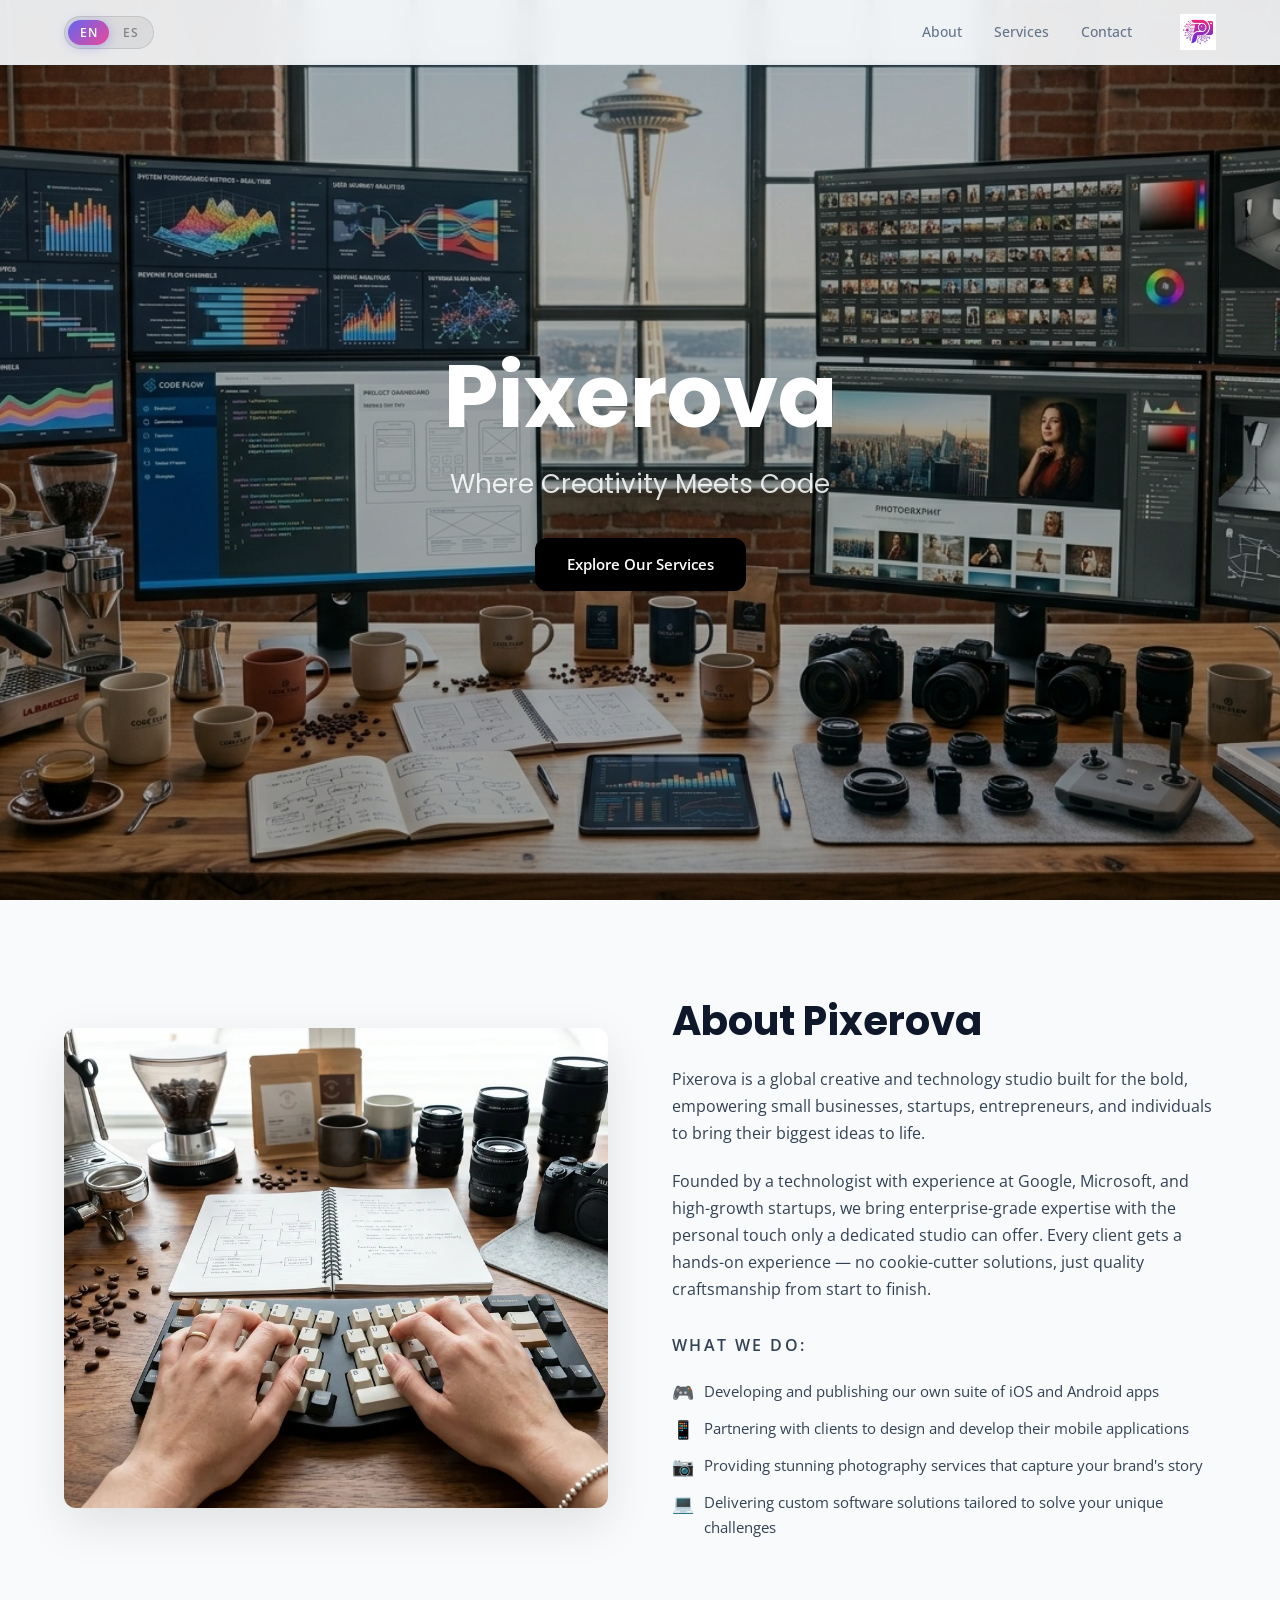
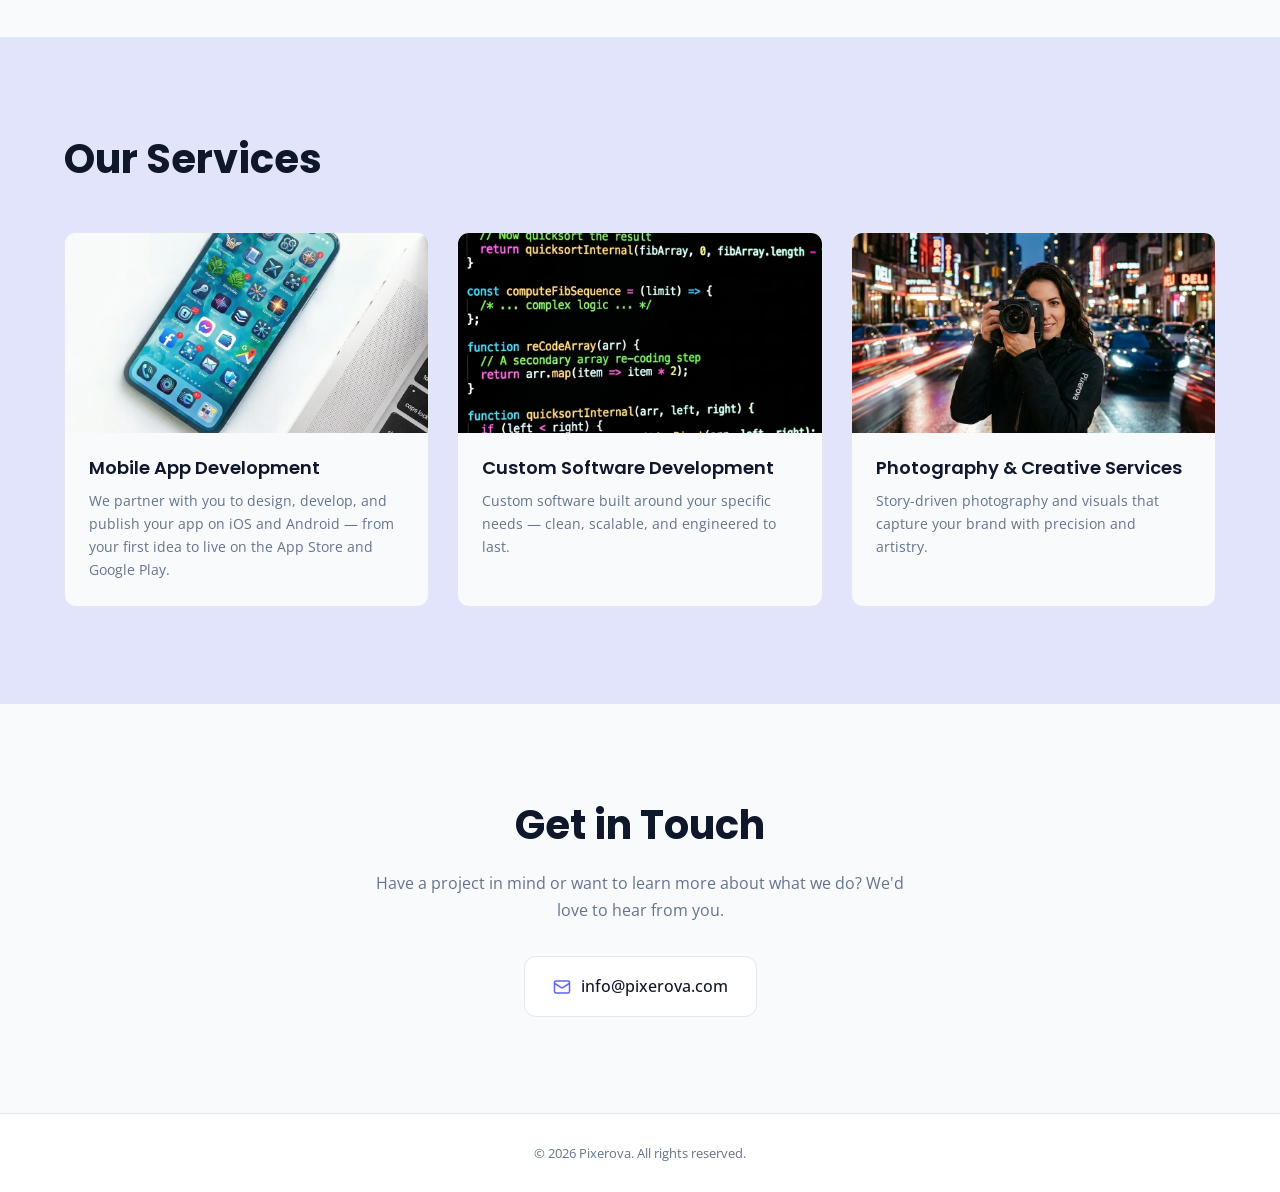
==== index.html @ 8088a6b2 "Add initial Pixerova website with Noun It! privacy policy - Company homepage: migrated from WordPres" ====
<!DOCTYPE html>
<html lang="en">
<head>
  <meta charset="UTF-8" />
  <meta name="viewport" content="width=device-width, initial-scale=1.0" />
  <title>Pixerova — Where Creativity Meets Code</title>
  <meta name="description" content="Pixerova is a global creative and technology studio empowering businesses, startups, and individuals to bring their biggest ideas to life." />
  <link rel="stylesheet" href="assets/styles.css" />
</head>
<body>

  <!-- ── Navigation ──────────────────────────────────────────── -->
  <nav class="nav" role="navigation" aria-label="Main navigation">
    <div class="nav-inner">
      <div class="lang-pill" role="group" aria-label="Language selector">
        <button class="lang-btn active" data-lang="en" aria-pressed="true">EN</button>
        <button class="lang-btn"        data-lang="es" aria-pressed="false">ES</button>
      </div>
      <ul class="nav-links">
        <li><a href="#about"    data-en="About"    data-es="Nosotros">About</a></li>
        <li><a href="#services" data-en="Services" data-es="Servicios">Services</a></li>
        <li><a href="#contact"  data-en="Contact"  data-es="Contacto">Contact</a></li>
      </ul>
      <a href="#" class="nav-logo" aria-label="Pixerova home">
        <img src="assets/images/logo.webp" alt="Pixerova" />
      </a>
    </div>
  </nav>

  <!-- ── Hero ────────────────────────────────────────────────── -->
  <section class="hero" aria-label="Hero">
    <div class="hero-bg" aria-hidden="true" style="background-image: url('assets/images/main-background.webp'); opacity: 1;"></div>
    <div class="hero-overlay" aria-hidden="true"></div>
    <div class="hero-content">
      <h1 class="hero-title">Pixerova</h1>
      <p class="hero-tagline" data-en="Where Creativity Meets Code" data-es="Creatividad + Programación">
        Where Creativity Meets Code
      </p>
      <a href="#services" class="btn-primary" data-en="Explore Our Services" data-es="Nuestros Servicios">
        Explore Our Services
      </a>
    </div>
  </section>

  <!-- ── About ───────────────────────────────────────────────── -->
  <section class="section about" id="about">
    <div class="container">
      <div class="about-inner">
        <div class="about-image">
          <img src="assets/images/about-us.webp" alt="Pixerova team" />
        </div>
        <div class="about-text">
          <h2 class="section-title" data-en="About Pixerova" data-es="Sobre Pixerova">About Pixerova</h2>
          <p data-en="Pixerova is a global creative and technology studio built for the bold, empowering small businesses, startups, entrepreneurs, and individuals to bring their biggest ideas to life."
             data-es="Pixerova es un estudio de creatividad y tecnología construido para la inovación, que empodera a pequeñas empresas, startups, emprendedores e individuos a dar vida a sus ideas más grandes.">
            Pixerova is a global creative and technology studio built for the bold, empowering small businesses, startups, entrepreneurs, and individuals to bring their biggest ideas to life.
          </p>
          <p data-en="Founded by a technologist with experience at Google, Microsoft, and high-growth startups, we bring enterprise-grade expertise with the personal touch only a dedicated studio can offer. Every client gets a hands-on experience — no cookie-cutter solutions, just quality craftsmanship from start to finish."
             data-es="Con experiencia en desarrollo de software en Google, Microsoft y startups de alto crecimiento, ofrecemos experiencia de nivel empresarial con el toque personal que solo un estudio dedicado puede brindar. Cada cliente recibe una experiencia personalizada — sin soluciones genéricas, solo detalles de calidad de principio a fin.">
            Founded by a technologist with experience at Google, Microsoft, and high-growth startups, we bring enterprise-grade expertise with the personal touch only a dedicated studio can offer. Every client gets a hands-on experience — no cookie-cutter solutions, just quality craftsmanship from start to finish.
          </p>
          <p class="section-label" style="margin-top: 28px;"
             data-en="What we do:"
             data-es="Lo que hacemos:">
            What we do:
          </p>
          <ul class="about-areas">
            <li>
              <span class="area-icon">🎮</span>
              <span data-en="Developing and publishing our own suite of iOS and Android apps"
                    data-es="Desarrollando y publicando nuestra propia suite de apps para iOS y Android">
                Developing and publishing our own suite of iOS and Android apps
              </span>
            </li>
            <li>
              <span class="area-icon">📱</span>
              <span data-en="Partnering with clients to design and develop their mobile applications"
                    data-es="Colaborando con clientes para diseñar y desarrollar sus aplicaciones móviles">
                Partnering with clients to design and develop their mobile applications
              </span>
            </li>
            <li>
              <span class="area-icon">📷</span>
              <span data-en="Providing stunning photography services that capture your brand's story"
                    data-es="Servicios de fotografía impresionantes que capturan la historia de tu marca">
                Providing stunning photography services that capture your brand's story
              </span>
            </li>
            <li>
              <span class="area-icon">💻</span>
              <span data-en="Delivering custom software solutions tailored to solve your unique challenges"
                    data-es="Prgramando soluciones de software a su medida para resolver sus desafíos únicos">
                Delivering custom software solutions tailored to solve your unique challenges
              </span>
            </li>
          </ul>
        </div>
      </div>
    </div>
  </section>

  <!-- ── Services ────────────────────────────────────────────── -->
  <section class="section services" id="services">
    <div class="container">
      <h2 class="section-title" data-en="Our Services" data-es="Nuestros Servicios">Our Services</h2>
      <div class="services-grid">

        <article class="service-card">
          <img class="service-card-image" src="assets/images/service-mobile.webp"
               alt="Mobile app development" />
          <div class="service-card-body">
            <h3 class="service-card-title"
                data-en="Mobile App Development"
                data-es="Desarrollo de Apps Móviles">
              Mobile App Development
            </h3>
            <p class="service-card-desc"
               data-en="We partner with you to design, develop, and publish your app on iOS and Android — from your first idea to live on the App Store and Google Play."
               data-es="Nos asociamos contigo para diseñar, desarrollar y publicar tu app en iOS y Android — desde tu primera idea hasta el App Store y Google Play.">
              We partner with you to design, develop, and publish your app on iOS and Android — from your first idea to live on the App Store and Google Play.
            </p>
          </div>
        </article>

        <article class="service-card">
          <img class="service-card-image" src="assets/images/service-software.webp"
               alt="Custom software development" />
          <div class="service-card-body">
            <h3 class="service-card-title"
                data-en="Custom Software Development"
                data-es="Soluciones de Desarrollo de Software">
              Custom Software Development
            </h3>
            <p class="service-card-desc"
               data-en="Custom software built around your specific needs — clean, scalable, and engineered to last."
               data-es="Software a medida construido según tus necesidades específicas — limpio, escalable y diseñado para durar.">
              Custom software built around your specific needs — clean, scalable, and engineered to last.
            </p>
          </div>
        </article>

        <article class="service-card">
          <img class="service-card-image" src="assets/images/service-photography.webp"
               alt="Photography and creative services" />
          <div class="service-card-body">
            <h3 class="service-card-title"
                data-en="Photography &amp; Creative Services"
                data-es="Fotografía y Servicios Creativos">
              Photography &amp; Creative Services
            </h3>
            <p class="service-card-desc"
               data-en="Story-driven photography and visuals that capture your brand with precision and artistry."
               data-es="Fotografía y visuales narrativos que capturan tu marca con precisión y arte.">
              Story-driven photography and visuals that capture your brand with precision and artistry.
            </p>
          </div>
        </article>

      </div>
    </div>
  </section>

  <!-- ── Contact ─────────────────────────────────────────────── -->
  <section class="section contact" id="contact">
    <div class="container">
      <div class="contact-inner">
        <h2 class="section-title" data-en="Get in Touch" data-es="Ponte en Contacto">Get in Touch</h2>
        <p data-en="Have a project in mind or want to learn more about what we do? We'd love to hear from you."
           data-es="¿Tienes un proyecto en mente o quieres saber más sobre lo que hacemos? Nos encantaría platicar.">
          Have a project in mind or want to learn more about what we do? We'd love to hear from you.
        </p>
        <a href="mailto:info@pixerova.com" class="contact-email">
          <svg width="18" height="18" viewBox="0 0 24 24" fill="none" stroke="currentColor" stroke-width="2" stroke-linecap="round" stroke-linejoin="round" aria-hidden="true">
            <rect x="2" y="4" width="20" height="16" rx="2"/>
            <path d="m22 7-8.97 5.7a1.94 1.94 0 0 1-2.06 0L2 7"/>
          </svg>
          info@pixerova.com
        </a>
      </div>
    </div>
  </section>

  <!-- ── Footer ──────────────────────────────────────────────── -->
  <footer class="footer">
    <div class="container">
      <p data-en="© 2026 Pixerova. All rights reserved."
         data-es="© 2026 Pixerova. Todos los derechos reservados.">
        © 2026 Pixerova. All rights reserved.
      </p>
    </div>
  </footer>

  <!-- ── Language toggle script ──────────────────────────────── -->
  <script>
    (function () {
      var currentLang = 'en';

      var langBtns = document.querySelectorAll('.lang-btn');
      var translatables = document.querySelectorAll('[data-en]');

      function setLang(lang) {
        currentLang = lang;

        // Update all translatable elements
        translatables.forEach(function (el) {
          var text = el.getAttribute('data-' + lang);
          if (text) el.textContent = text;
        });

        // Update button states
        langBtns.forEach(function (btn) {
          var active = btn.getAttribute('data-lang') === lang;
          btn.classList.toggle('active', active);
          btn.setAttribute('aria-pressed', active ? 'true' : 'false');
        });

        // Update html lang attribute
        document.documentElement.setAttribute('lang', lang);
      }

      langBtns.forEach(function (btn) {
        btn.addEventListener('click', function () {
          setLang(btn.getAttribute('data-lang'));
        });
      });
    })();
  </script>

</body>
</html>
---- assets/styles.css ----
/* ============================================================
   Pixerova — Global Stylesheet
   Fonts: Poppins (headings) + Open Sans (body) via Google Fonts
   ============================================================ */

@import url('https://fonts.googleapis.com/css2?family=Poppins:wght@400;600;700&family=Open+Sans:wght@400;500;600&display=swap');

/* ── Reset ─────────────────────────────────────────────────── */
*, *::before, *::after { box-sizing: border-box; margin: 0; padding: 0; }

/* ── Design tokens ──────────────────────────────────────────── */
:root {
  --color-bg:         #f8fafc;
  --color-surface:    #ffffff;
  --color-border:     #e2e8f0;
  --color-primary:    #6366f1;
  --color-accent:     #ec4899;
  --color-btn:        #000000;
  --color-text:       #334155;
  --color-text-muted: #64748b;
  --color-heading:    #0f172a;
  --color-white:      #ffffff;

  --font-heading: 'Poppins', sans-serif;
  --font-body:    'Open Sans', sans-serif;

  --max-width: 1200px;
  --section-padding: 96px 24px;
  --radius: 12px;
}

/* ── Base ───────────────────────────────────────────────────── */
html { scroll-behavior: smooth; }

body {
  font-family: var(--font-body);
  background-color: var(--color-bg);
  color: var(--color-text);
  font-size: 16px;
  line-height: 1.7;
  -webkit-font-smoothing: antialiased;
}

h1, h2, h3 {
  font-family: var(--font-heading);
  color: var(--color-heading);
  line-height: 1.25;
}

a { color: inherit; text-decoration: none; }
img { display: block; max-width: 100%; }

/* ── Layout helpers ─────────────────────────────────────────── */
.container {
  max-width: var(--max-width);
  margin: 0 auto;
  padding: 0 24px;
}

.section {
  padding: var(--section-padding);
}

.section-label {
  font-family: var(--font-body);
  font-size: 11px;
  font-weight: 600;
  letter-spacing: 0.15em;
  text-transform: uppercase;
  color: var(--color-primary);
  margin-bottom: 12px;
}

.section-title {
  font-size: clamp(28px, 4vw, 40px);
  font-weight: 700;
  margin-bottom: 20px;
}

/* ── Language pill ──────────────────────────────────────────── */
.lang-pill {
  display: flex;
  background: rgba(0,0,0,0.06);
  border: 1px solid rgba(0,0,0,0.1);
  border-radius: 20px;
  padding: 3px;
  gap: 2px;
}

.lang-btn {
  border: none;
  background: transparent;
  color: rgba(0,0,0,0.4);
  border-radius: 16px;
  padding: 4px 12px;
  font-family: var(--font-body);
  font-size: 12px;
  font-weight: 600;
  letter-spacing: 0.05em;
  cursor: pointer;
  transition: color 0.15s, background 0.15s;
  white-space: nowrap;
}

.lang-btn:hover { color: rgba(0,0,0,0.65); }

.lang-btn.active {
  background: linear-gradient(135deg, var(--color-primary), var(--color-accent));
  color: var(--color-white);
  box-shadow: 0 2px 12px rgba(99,102,241,0.4);
}

/* Hero variant — pill on dark background */
.lang-pill--dark {
  background: rgba(255,255,255,0.1);
  border-color: rgba(255,255,255,0.2);
}

.lang-pill--dark .lang-btn {
  color: rgba(255,255,255,0.5);
}

.lang-pill--dark .lang-btn:hover {
  color: rgba(255,255,255,0.8);
}

/* ── Navigation ─────────────────────────────────────────────── */
.nav {
  position: fixed;
  top: 0;
  left: 0;
  right: 0;
  z-index: 100;
  background: rgba(248,250,252,0.92);
  backdrop-filter: blur(12px);
  -webkit-backdrop-filter: blur(12px);
  border-bottom: 1px solid var(--color-border);
}

.nav-inner {
  max-width: var(--max-width);
  margin: 0 auto;
  padding: 0 24px;
  height: 64px;
  display: flex;
  align-items: center;
  justify-content: space-between;
  gap: 24px;
}

.nav-logo img {
  height: 36px;
  width: auto;
}

.nav-links {
  display: flex;
  list-style: none;
  gap: 32px;
  margin-left: auto;
  margin-right: 24px;
}

.nav-links a {
  font-size: 14px;
  font-weight: 500;
  color: var(--color-text-muted);
  transition: color 0.15s;
}

.nav-links a:hover { color: var(--color-heading); }

/* ── Hero ───────────────────────────────────────────────────── */
.hero {
  position: relative;
  min-height: 100vh;
  display: flex;
  align-items: center;
  overflow: hidden;
}

.hero-bg {
  position: absolute;
  inset: 0;
  background-size: cover;
  background-position: center;
}

.hero-overlay {
  position: absolute;
  inset: 0;
  background-color: #000;
  opacity: 0.3;
}

.hero-content {
  position: relative;
  max-width: var(--max-width);
  margin: 0 auto;
  padding: 120px 24px 80px;
  text-align: center;
  display: flex;
  flex-direction: column;
  align-items: center;
  gap: 16px;
}

.hero-title {
  font-size: clamp(48px, 7vw, 88px);
  font-family: var(--font-heading);
  font-weight: 700;
  color: var(--color-white);
  line-height: 1.1;
  margin-bottom: 0;
}

.hero-tagline {
  font-size: clamp(18px, 2.5vw, 26px);
  font-family: var(--font-heading);
  font-weight: 400;
  color: rgba(255,255,255,0.85);
  margin-bottom: 16px;
}

/* ── Buttons ────────────────────────────────────────────────── */
.btn-primary {
  display: inline-block;
  background-color: var(--color-btn);
  color: var(--color-white);
  font-family: var(--font-body);
  font-size: 15px;
  font-weight: 600;
  padding: 14px 32px;
  border-radius: var(--radius);
  border: none;
  cursor: pointer;
  transition: background-color 0.2s, transform 0.2s;
}

.btn-primary:hover {
  background-color: #1a1f24;
  transform: translateY(-1px);
}

/* ── About ──────────────────────────────────────────────────── */
.about {
  background: var(--color-bg);
}

.about-inner {
  display: grid;
  grid-template-columns: 1fr 1fr;
  gap: 64px;
  align-items: center;
}

.about-image {
  border-radius: var(--radius);
  overflow: hidden;
  box-shadow: 0 16px 48px rgba(0,0,0,0.1);
}

.about-image img {
  width: 100%;
  height: 480px;
  object-fit: cover;
}

.about-text p {
  color: var(--color-text);
  margin-bottom: 20px;
  font-size: 16px;
}

.about-areas {
  list-style: none;
  display: flex;
  flex-direction: column;
  gap: 10px;
  margin-top: 8px;
}

.about-areas li {
  display: flex;
  align-items: flex-start;
  gap: 10px;
  font-size: 15px;
  color: var(--color-text);
}

.about-areas li .area-icon {
  font-size: 18px;
  line-height: 1.5;
  flex-shrink: 0;
}

/* ── Services ───────────────────────────────────────────────── */
.services {
  background: rgba(99, 102, 241, 0.15);
  border-top: 1px solid var(--color-border);
  border-bottom: 1px solid var(--color-border);
}

.services-grid {
  display: grid;
  grid-template-columns: repeat(3, 1fr);
  gap: 28px;
  margin-top: 48px;
}

.service-card {
  background: var(--color-bg);
  border: 1px solid var(--color-border);
  border-radius: var(--radius);
  overflow: hidden;
  transition: transform 0.2s, box-shadow 0.2s;
}

.service-card:hover {
  transform: translateY(-4px);
  box-shadow: 0 16px 48px rgba(0,0,0,0.1);
}

.service-card-image {
  width: 100%;
  height: 200px;
  object-fit: cover;
}

.service-card-body {
  padding: 24px;
}

.service-card-title {
  font-family: var(--font-heading);
  font-size: 18px;
  font-weight: 600;
  color: var(--color-heading);
  margin-bottom: 10px;
}

.service-card-desc {
  font-size: 14px;
  color: var(--color-text-muted);
  line-height: 1.65;
}

/* ── Contact ────────────────────────────────────────────────── */
.contact {
  background: var(--color-bg);
  text-align: center;
}

.contact-inner {
  max-width: 560px;
  margin: 0 auto;
}

.contact-inner p {
  color: var(--color-text-muted);
  margin-bottom: 32px;
  font-size: 16px;
}

.contact-email {
  display: inline-flex;
  align-items: center;
  gap: 10px;
  background: var(--color-surface);
  border: 1px solid var(--color-border);
  border-radius: var(--radius);
  padding: 16px 28px;
  font-size: 16px;
  font-weight: 500;
  color: var(--color-heading);
  transition: border-color 0.2s, box-shadow 0.2s;
}

.contact-email:hover {
  border-color: var(--color-primary);
  box-shadow: 0 0 0 3px rgba(99,102,241,0.1);
}

.contact-email svg {
  flex-shrink: 0;
  color: var(--color-primary);
}

/* ── Footer ─────────────────────────────────────────────────── */
.footer {
  background: var(--color-surface);
  border-top: 1px solid var(--color-border);
  padding: 28px 24px;
  text-align: center;
}

.footer p {
  font-size: 13px;
  color: var(--color-text-muted);
}

/* ── Responsive ─────────────────────────────────────────────── */
@media (max-width: 900px) {
  .about-inner {
    grid-template-columns: 1fr;
  }
  .about-image {
    order: -1;
  }
  .services-grid {
    grid-template-columns: 1fr;
  }
  .nav-links {
    display: none;
  }
}

@media (max-width: 480px) {
  :root { --section-padding: 64px 20px; }
  .hero-content { padding: 100px 20px 60px; }
}
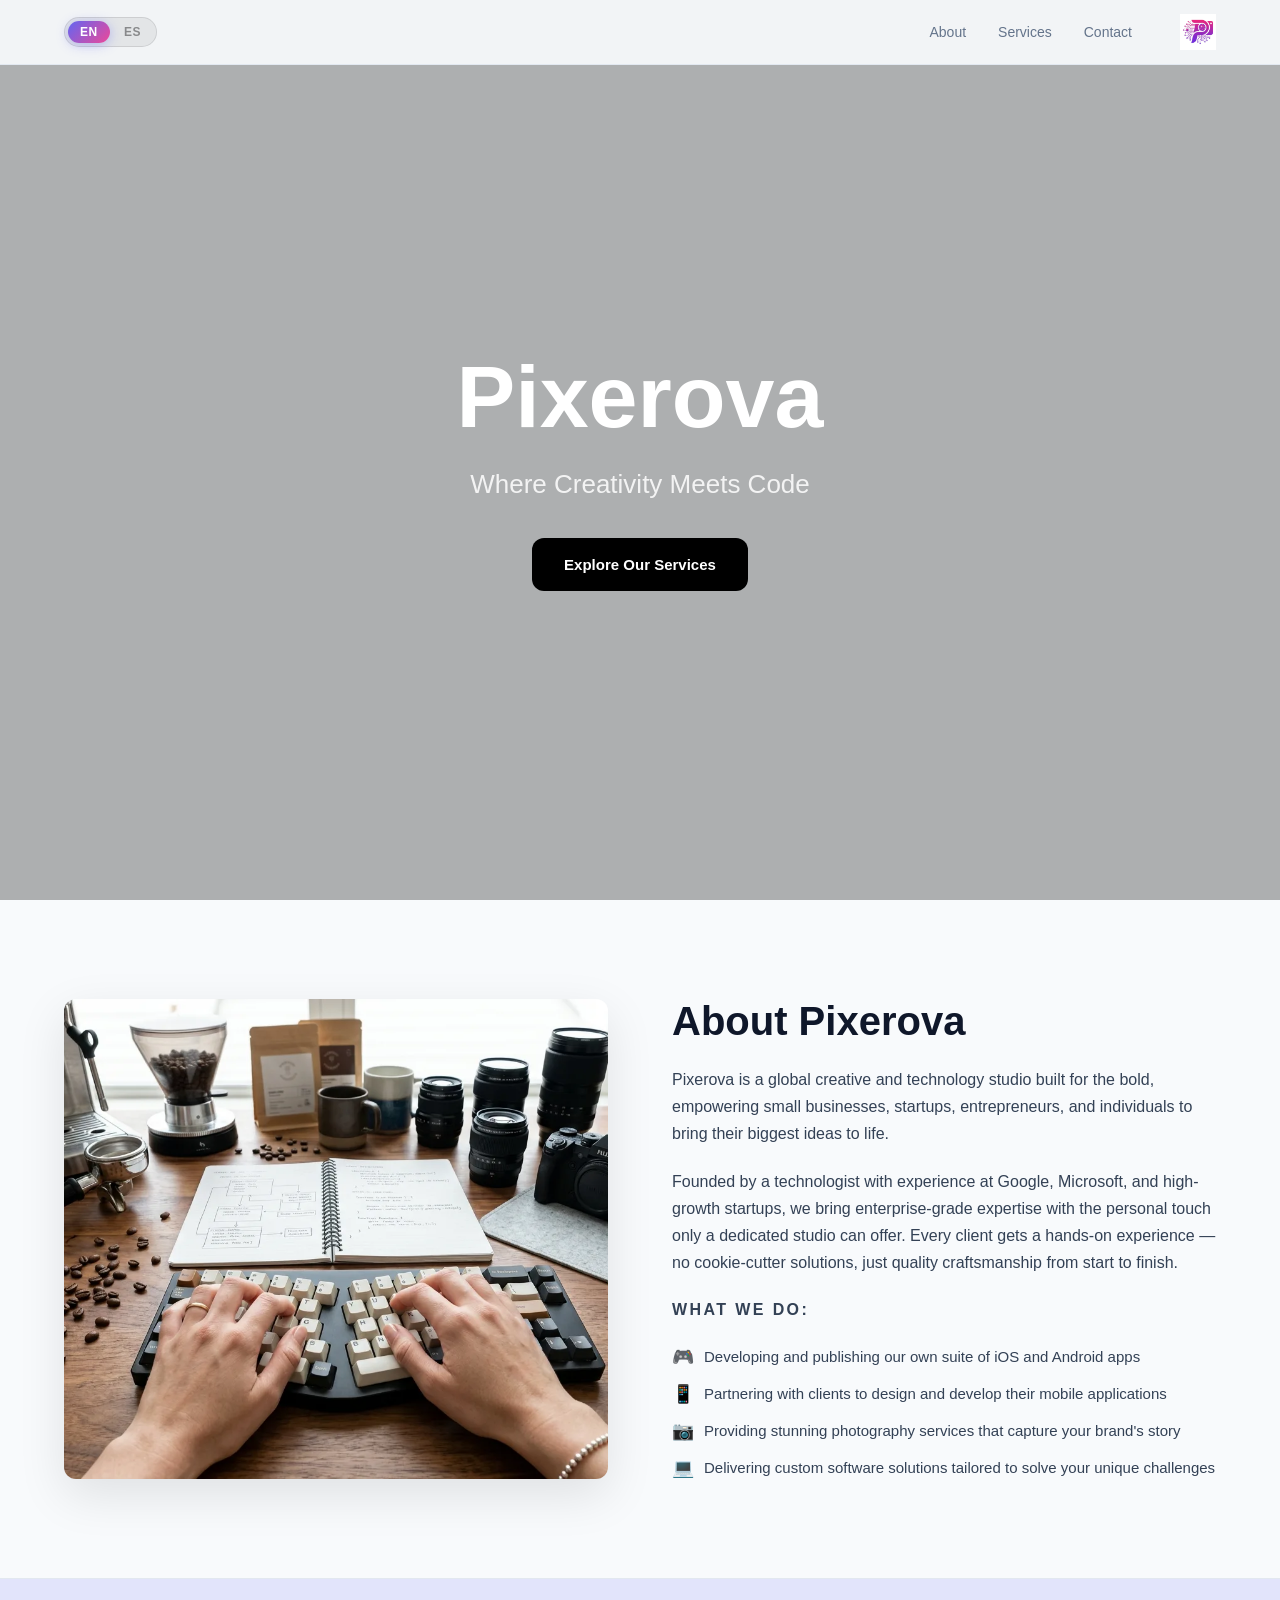
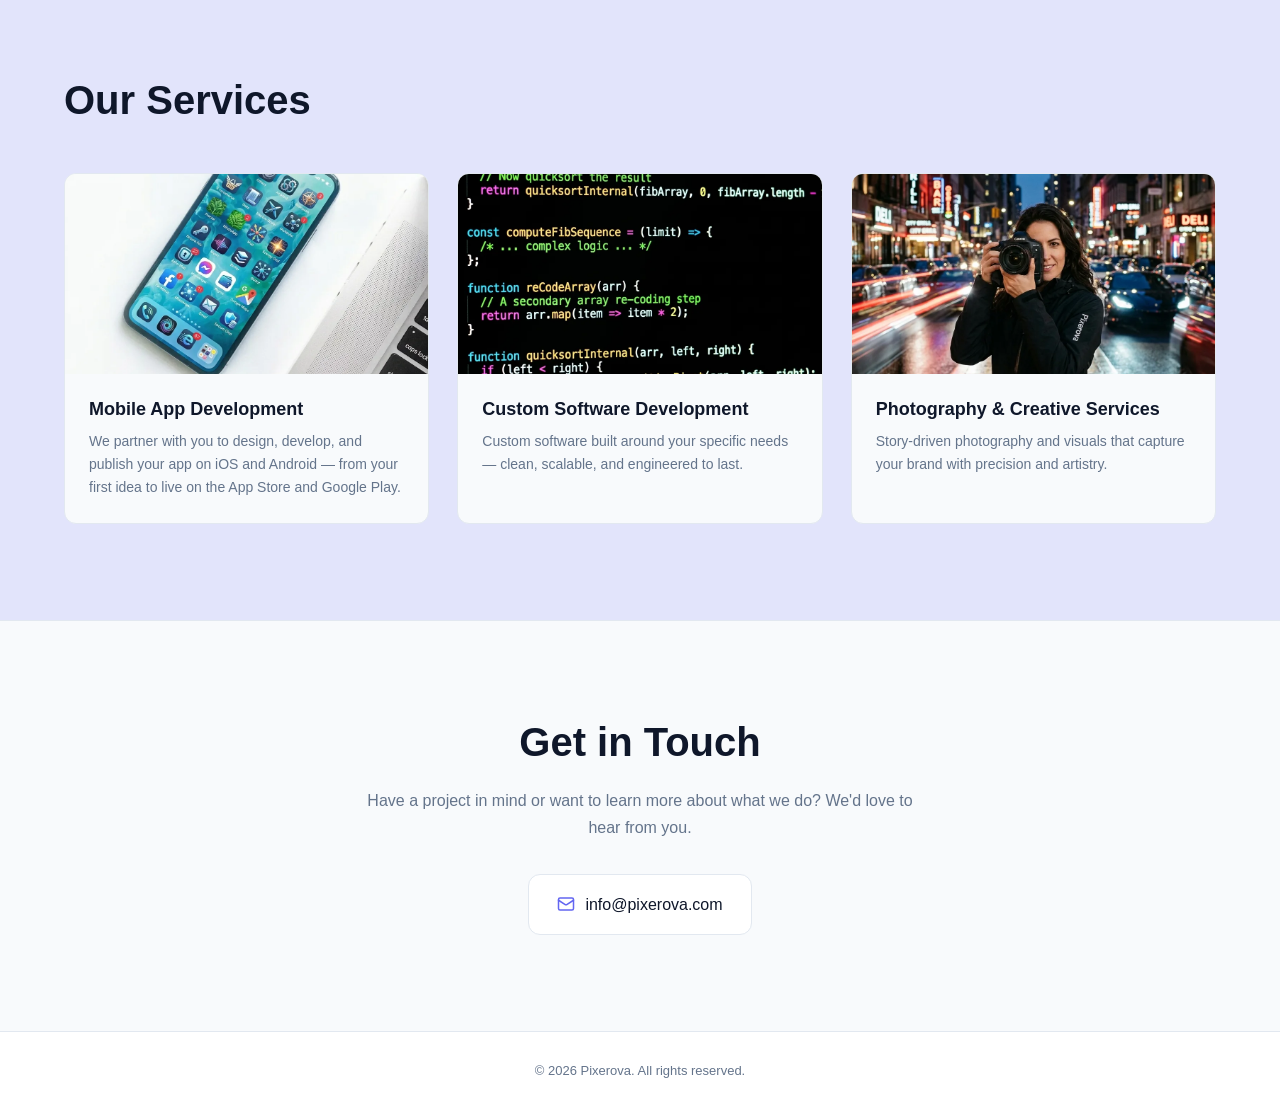
==== commit 5bb1bb81: "Add favicon, Open Graph tags, CSP, and focus-visible styles - Favicon: logo.webp via <link rel="icon" ====
--- a/index.html
+++ b/index.html
@@ -5,6 +5,15 @@
   <meta name="viewport" content="width=device-width, initial-scale=1.0" />
   <title>Pixerova — Where Creativity Meets Code</title>
   <meta name="description" content="Pixerova is a global creative and technology studio empowering businesses, startups, and individuals to bring their biggest ideas to life." />
+  <meta http-equiv="Content-Security-Policy"
+        content="default-src 'self'; style-src 'self' https://fonts.googleapis.com; font-src https://fonts.gstatic.com; img-src 'self';" />
+  <!-- Open Graph -->
+  <meta property="og:title" content="Pixerova — Where Creativity Meets Code" />
+  <meta property="og:description" content="Global creative and technology studio for mobile apps, custom software, and photography." />
+  <meta property="og:image" content="https://pixerova.com/assets/images/about-us.webp" />
+  <meta property="og:url" content="https://pixerova.com/" />
+  <meta property="og:type" content="website" />
+  <link rel="icon" href="/assets/images/logo.webp" type="image/webp" />
   <link rel="stylesheet" href="assets/styles.css" />
 </head>
 <body>
@@ -21,11 +30,13 @@
         <li><a href="#services" data-en="Services" data-es="Servicios">Services</a></li>
         <li><a href="#contact"  data-en="Contact"  data-es="Contacto">Contact</a></li>
       </ul>
-      <a href="#" class="nav-logo" aria-label="Pixerova home">
+      <a href="/" class="nav-logo" aria-label="Pixerova home">
         <img src="assets/images/logo.webp" alt="Pixerova" />
       </a>
     </div>
   </nav>
+
+  <main id="main-content">
 
   <!-- ── Hero ────────────────────────────────────────────────── -->
   <section class="hero" aria-label="Hero">
@@ -52,7 +63,7 @@
         <div class="about-text">
           <h2 class="section-title" data-en="About Pixerova" data-es="Sobre Pixerova">About Pixerova</h2>
           <p data-en="Pixerova is a global creative and technology studio built for the bold, empowering small businesses, startups, entrepreneurs, and individuals to bring their biggest ideas to life."
-             data-es="Pixerova es un estudio de creatividad y tecnología construido para la inovación, que empodera a pequeñas empresas, startups, emprendedores e individuos a dar vida a sus ideas más grandes.">
+             data-es="Pixerova es un estudio de creatividad y tecnología construido para la innovación, que empodera a pequeñas empresas, startups, emprendedores e individuos a dar vida a sus ideas más grandes.">
             Pixerova is a global creative and technology studio built for the bold, empowering small businesses, startups, entrepreneurs, and individuals to bring their biggest ideas to life.
           </p>
           <p data-en="Founded by a technologist with experience at Google, Microsoft, and high-growth startups, we bring enterprise-grade expertise with the personal touch only a dedicated studio can offer. Every client gets a hands-on experience — no cookie-cutter solutions, just quality craftsmanship from start to finish."
@@ -89,7 +100,7 @@
             <li>
               <span class="area-icon">💻</span>
               <span data-en="Delivering custom software solutions tailored to solve your unique challenges"
-                    data-es="Prgramando soluciones de software a su medida para resolver sus desafíos únicos">
+                    data-es="Programando soluciones de software a su medida para resolver sus desafíos únicos">
                 Delivering custom software solutions tailored to solve your unique challenges
               </span>
             </li>
@@ -180,6 +191,8 @@
     </div>
   </section>
 
+  </main>
+
   <!-- ── Footer ──────────────────────────────────────────────── -->
   <footer class="footer">
     <div class="container">
--- a/assets/styles.css
+++ b/assets/styles.css
@@ -75,6 +75,13 @@
   font-size: clamp(28px, 4vw, 40px);
   font-weight: 700;
   margin-bottom: 20px;
+}
+
+/* ── Accessibility ──────────────────────────────────────────── */
+:focus-visible {
+  outline: 2px solid var(--color-primary);
+  outline-offset: 3px;
+  border-radius: 4px;
 }
 
 /* ── Language pill ──────────────────────────────────────────── */
@@ -110,20 +117,6 @@
   box-shadow: 0 2px 12px rgba(99,102,241,0.4);
 }
 
-/* Hero variant — pill on dark background */
-.lang-pill--dark {
-  background: rgba(255,255,255,0.1);
-  border-color: rgba(255,255,255,0.2);
-}
-
-.lang-pill--dark .lang-btn {
-  color: rgba(255,255,255,0.5);
-}
-
-.lang-pill--dark .lang-btn:hover {
-  color: rgba(255,255,255,0.8);
-}
-
 /* ── Navigation ─────────────────────────────────────────────── */
 .nav {
   position: fixed;
@@ -411,11 +404,17 @@
     grid-template-columns: 1fr;
   }
   .nav-links {
-    display: none;
+    display: flex;
+    gap: 20px;
+    margin-right: 12px;
+  }
+  .nav-links a {
+    font-size: 13px;
   }
 }
 
 @media (max-width: 480px) {
   :root { --section-padding: 64px 20px; }
   .hero-content { padding: 100px 20px 60px; }
-}
+  .nav-links { display: none; }
+}
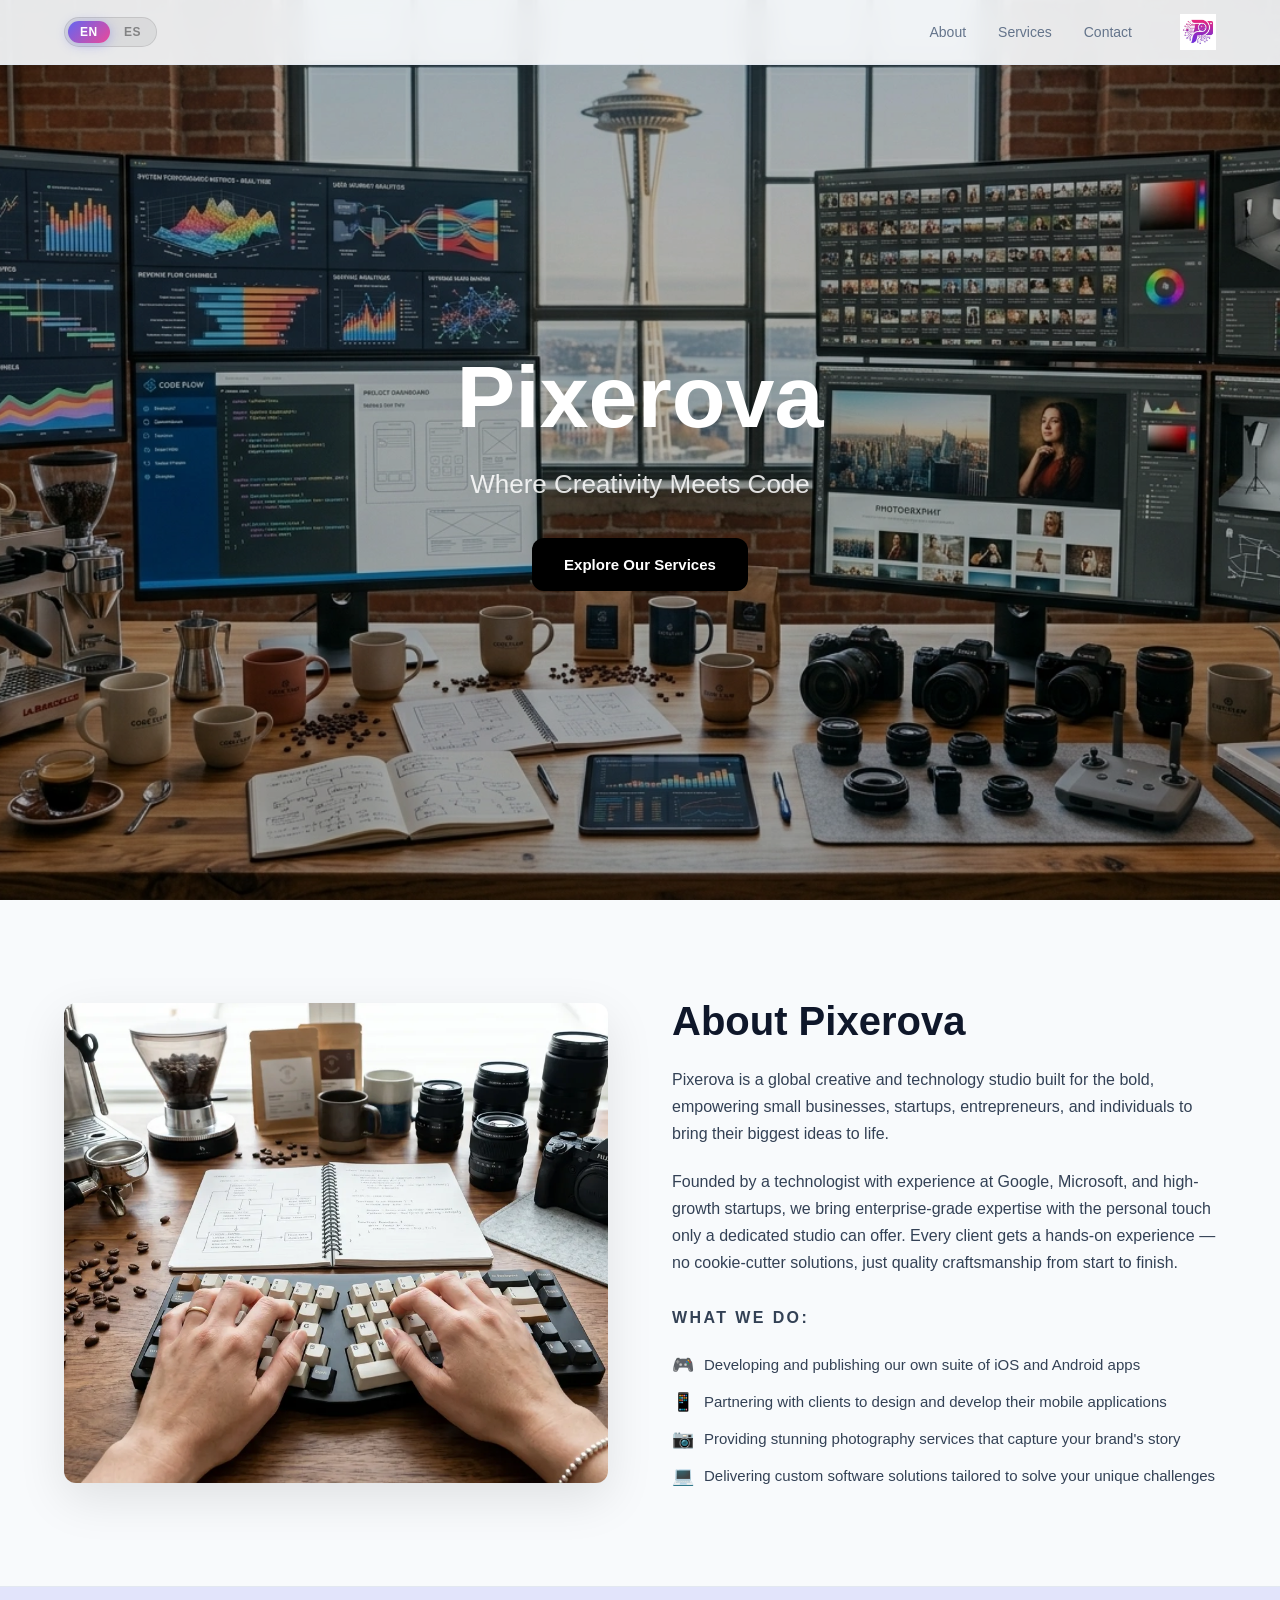
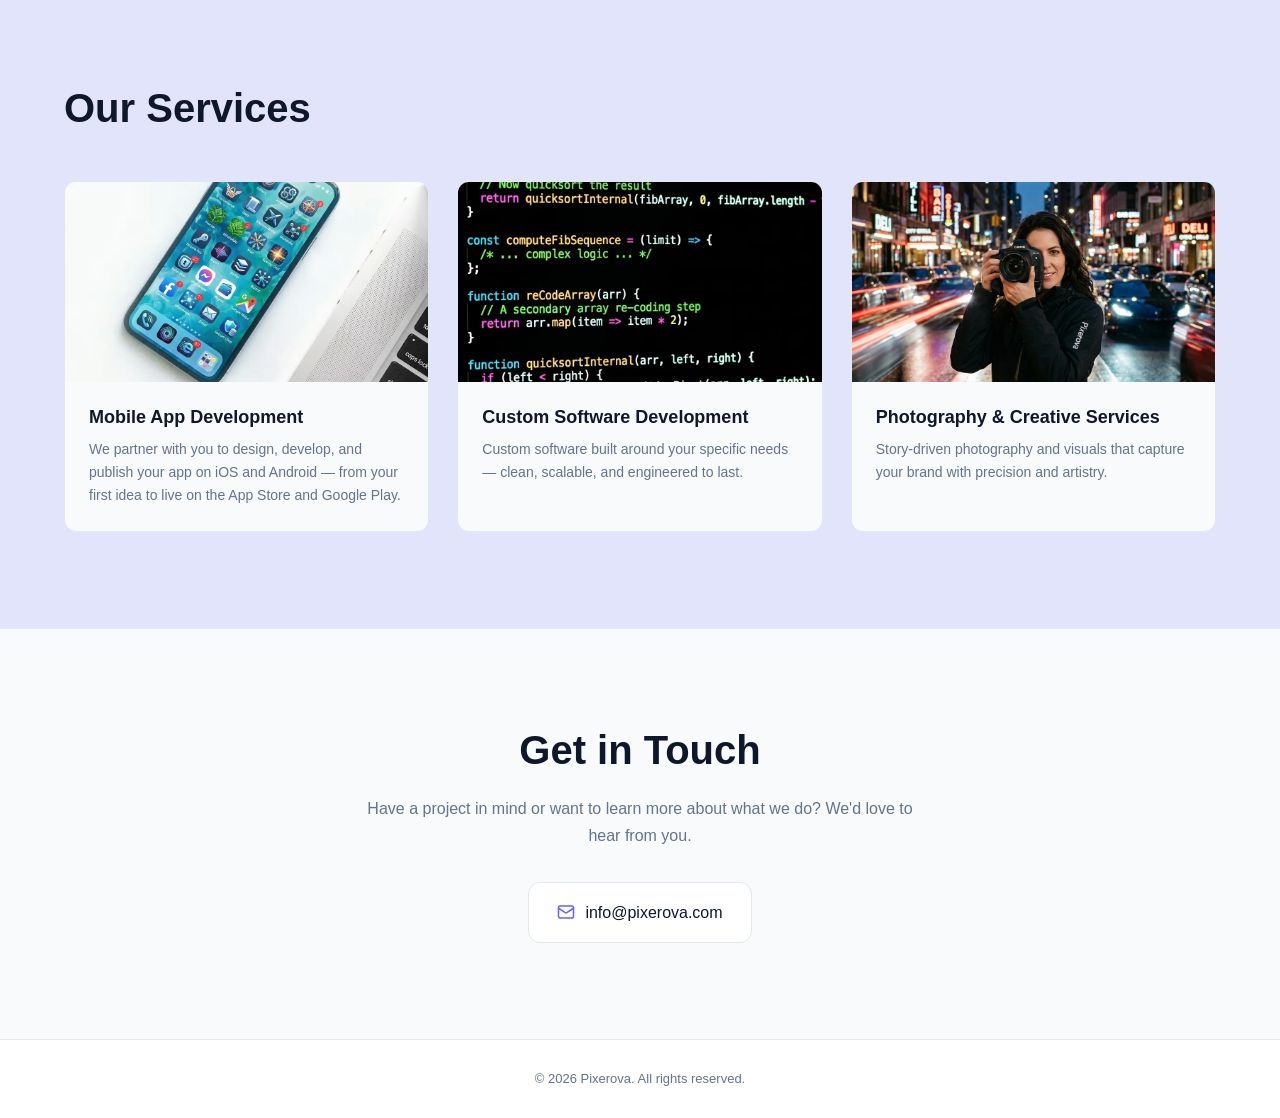
==== commit db356ff8: "Fix CSP blocking background image and lang toggle - Move hero background-image from inline style int" ====
--- a/index.html
+++ b/index.html
@@ -6,7 +6,7 @@
   <title>Pixerova — Where Creativity Meets Code</title>
   <meta name="description" content="Pixerova is a global creative and technology studio empowering businesses, startups, and individuals to bring their biggest ideas to life." />
   <meta http-equiv="Content-Security-Policy"
-        content="default-src 'self'; style-src 'self' https://fonts.googleapis.com; font-src https://fonts.gstatic.com; img-src 'self';" />
+        content="default-src 'self'; style-src 'self' 'unsafe-inline' https://fonts.googleapis.com; font-src https://fonts.gstatic.com; img-src 'self';" />
   <!-- Open Graph -->
   <meta property="og:title" content="Pixerova — Where Creativity Meets Code" />
   <meta property="og:description" content="Global creative and technology studio for mobile apps, custom software, and photography." />
@@ -40,7 +40,7 @@
 
   <!-- ── Hero ────────────────────────────────────────────────── -->
   <section class="hero" aria-label="Hero">
-    <div class="hero-bg" aria-hidden="true" style="background-image: url('assets/images/main-background.webp'); opacity: 1;"></div>
+    <div class="hero-bg" aria-hidden="true"></div>
     <div class="hero-overlay" aria-hidden="true"></div>
     <div class="hero-content">
       <h1 class="hero-title">Pixerova</h1>
@@ -70,7 +70,7 @@
              data-es="Con experiencia en desarrollo de software en Google, Microsoft y startups de alto crecimiento, ofrecemos experiencia de nivel empresarial con el toque personal que solo un estudio dedicado puede brindar. Cada cliente recibe una experiencia personalizada — sin soluciones genéricas, solo detalles de calidad de principio a fin.">
             Founded by a technologist with experience at Google, Microsoft, and high-growth startups, we bring enterprise-grade expertise with the personal touch only a dedicated studio can offer. Every client gets a hands-on experience — no cookie-cutter solutions, just quality craftsmanship from start to finish.
           </p>
-          <p class="section-label" style="margin-top: 28px;"
+          <p class="section-label"
              data-en="What we do:"
              data-es="Lo que hacemos:">
             What we do:
@@ -203,41 +203,7 @@
     </div>
   </footer>
 
-  <!-- ── Language toggle script ──────────────────────────────── -->
-  <script>
-    (function () {
-      var currentLang = 'en';
-
-      var langBtns = document.querySelectorAll('.lang-btn');
-      var translatables = document.querySelectorAll('[data-en]');
-
-      function setLang(lang) {
-        currentLang = lang;
-
-        // Update all translatable elements
-        translatables.forEach(function (el) {
-          var text = el.getAttribute('data-' + lang);
-          if (text) el.textContent = text;
-        });
-
-        // Update button states
-        langBtns.forEach(function (btn) {
-          var active = btn.getAttribute('data-lang') === lang;
-          btn.classList.toggle('active', active);
-          btn.setAttribute('aria-pressed', active ? 'true' : 'false');
-        });
-
-        // Update html lang attribute
-        document.documentElement.setAttribute('lang', lang);
-      }
-
-      langBtns.forEach(function (btn) {
-        btn.addEventListener('click', function () {
-          setLang(btn.getAttribute('data-lang'));
-        });
-      });
-    })();
-  </script>
+  <script src="assets/lang.js"></script>
 
 </body>
 </html>
--- a/assets/styles.css
+++ b/assets/styles.css
@@ -146,6 +146,10 @@
   width: auto;
 }
 
+.nav-logo--right {
+  margin-left: auto;
+}
+
 .nav-links {
   display: flex;
   list-style: none;
@@ -175,6 +179,7 @@
 .hero-bg {
   position: absolute;
   inset: 0;
+  background-image: url('images/main-background.webp');
   background-size: cover;
   background-position: center;
 }
@@ -263,6 +268,10 @@
   color: var(--color-text);
   margin-bottom: 20px;
   font-size: 16px;
+}
+
+.about-text .section-label {
+  margin-top: 28px;
 }
 
 .about-areas {
